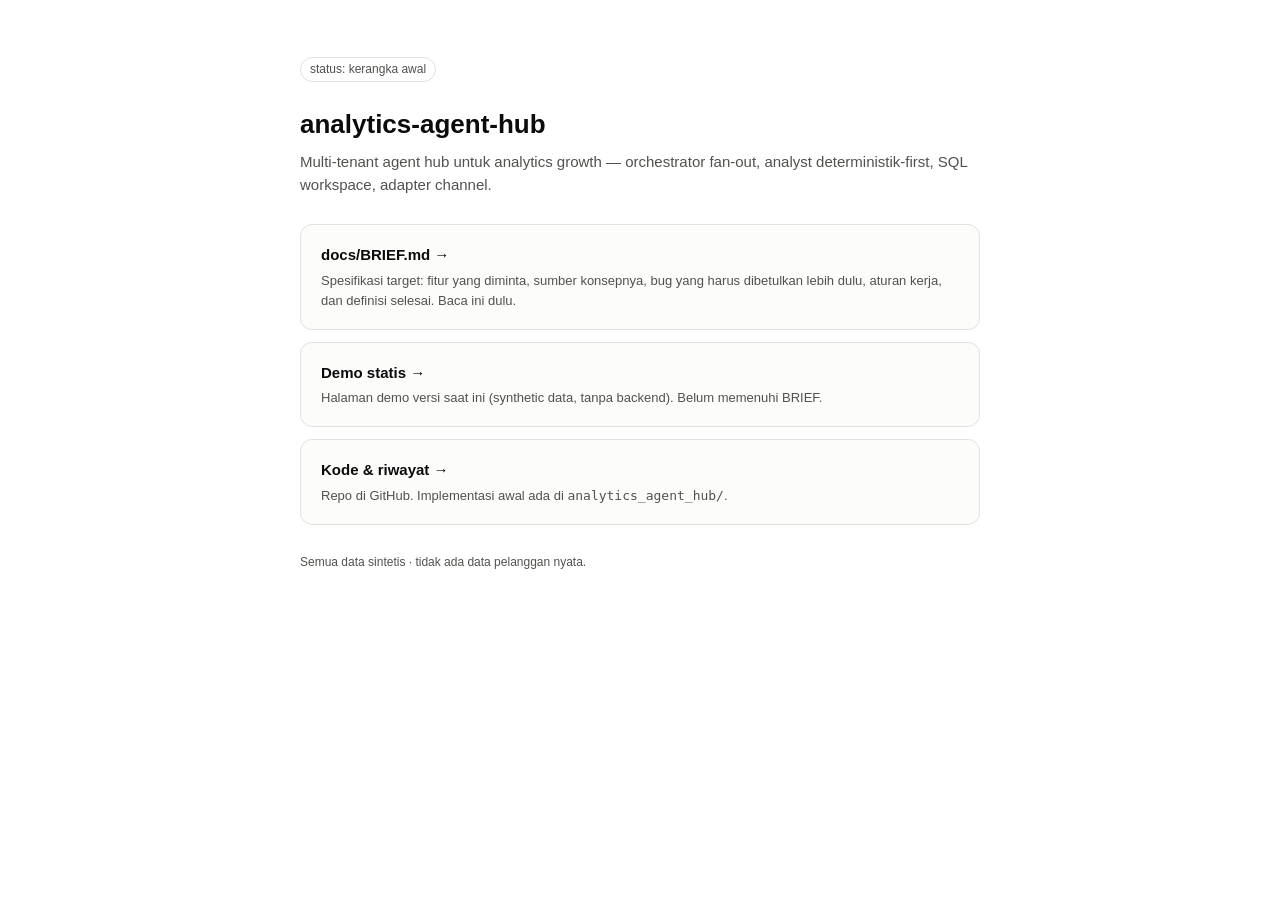
==== docs/index.html @ a5b52e25 "docs: add landing page so the Pages root resolves" ====
<!doctype html>
<html lang="id">
<head>
<meta charset="utf-8">
<meta name="viewport" content="width=device-width, initial-scale=1">
<title>analytics-agent-hub</title>
<style>
  :root {
    color-scheme: light;
    --bg: #ffffff; --surface: #fcfcfb; --border: #e3e1db;
    --text: #0b0b0b; --muted: #52514e; --accent: #2a78d6;
  }
  @media (prefers-color-scheme: dark) {
    :root { color-scheme: dark; --bg: #111110; --surface: #1a1a19; --border: #34332e;
            --text: #ffffff; --muted: #c3c2b7; --accent: #3987e5; }
  }
  * { box-sizing: border-box; }
  body { margin: 0; background: var(--bg); color: var(--text);
         font: 15px/1.55 -apple-system, BlinkMacSystemFont, "Segoe UI", sans-serif; }
  main { max-width: 720px; margin: 0 auto; padding: 56px 20px 80px; }
  h1 { font-size: 26px; margin: 0 0 6px; }
  .sub { color: var(--muted); margin: 0 0 28px; }
  .card { display: block; background: var(--surface); border: 1px solid var(--border);
          border-radius: 12px; padding: 18px 20px; margin-bottom: 12px;
          text-decoration: none; color: inherit; }
  .card:hover { border-color: var(--accent); }
  .card h2 { font-size: 15px; margin: 0 0 4px; }
  .card p { margin: 0; color: var(--muted); font-size: 13px; }
  .badge { display: inline-block; font-size: 12px; color: var(--muted);
           border: 1px solid var(--border); border-radius: 999px; padding: 2px 9px; margin-bottom: 22px; }
  footer { color: var(--muted); font-size: 12px; margin-top: 28px; }
</style>
</head>
<body>
<main>
  <span class="badge">status: kerangka awal</span>
  <h1>analytics-agent-hub</h1>
  <p class="sub">Multi-tenant agent hub untuk analytics growth — orchestrator fan-out,
     analyst deterministik-first, SQL workspace, adapter channel.</p>

  <a class="card" href="./BRIEF.md">
    <h2>docs/BRIEF.md →</h2>
    <p>Spesifikasi target: fitur yang diminta, sumber konsepnya, bug yang harus dibetulkan
       lebih dulu, aturan kerja, dan definisi selesai. Baca ini dulu.</p>
  </a>

  <a class="card" href="./analytics-agent-hub/">
    <h2>Demo statis →</h2>
    <p>Halaman demo versi saat ini (synthetic data, tanpa backend). Belum memenuhi BRIEF.</p>
  </a>

  <a class="card" href="https://github.com/rizalmachine/analytics-agent-hub">
    <h2>Kode & riwayat →</h2>
    <p>Repo di GitHub. Implementasi awal ada di <code>analytics_agent_hub/</code>.</p>
  </a>

  <footer>Semua data sintetis · tidak ada data pelanggan nyata.</footer>
</main>
</body>
</html>
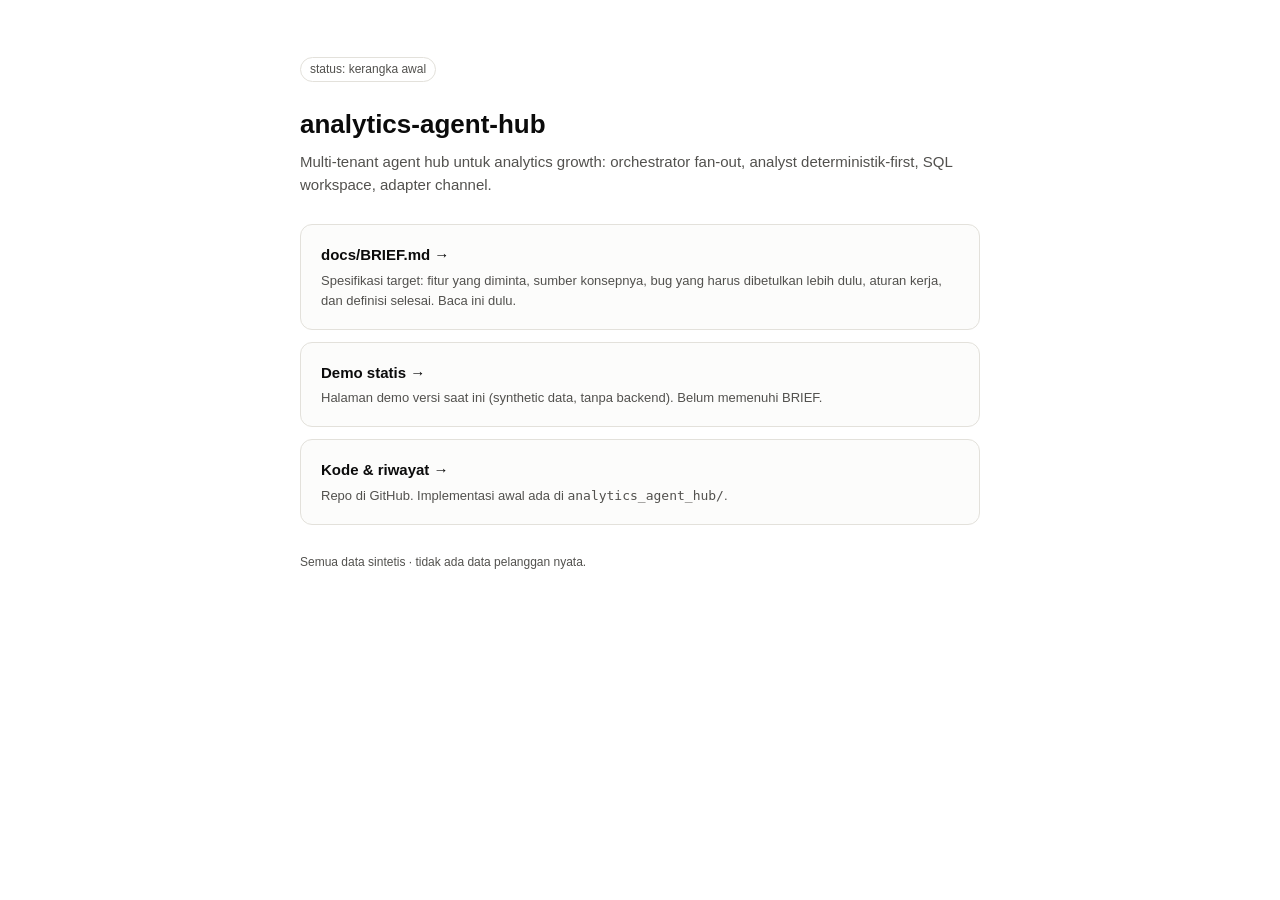
==== commit 498475b1: "Remove em-dash usage across the codebase (own writing + vendored code) A direct request: the platfor" ====
--- a/docs/index.html
+++ b/docs/index.html
@@ -35,7 +35,7 @@
 <main>
   <span class="badge">status: kerangka awal</span>
   <h1>analytics-agent-hub</h1>
-  <p class="sub">Multi-tenant agent hub untuk analytics growth — orchestrator fan-out,
+  <p class="sub">Multi-tenant agent hub untuk analytics growth: orchestrator fan-out,
      analyst deterministik-first, SQL workspace, adapter channel.</p>
 
   <a class="card" href="./BRIEF.md">
